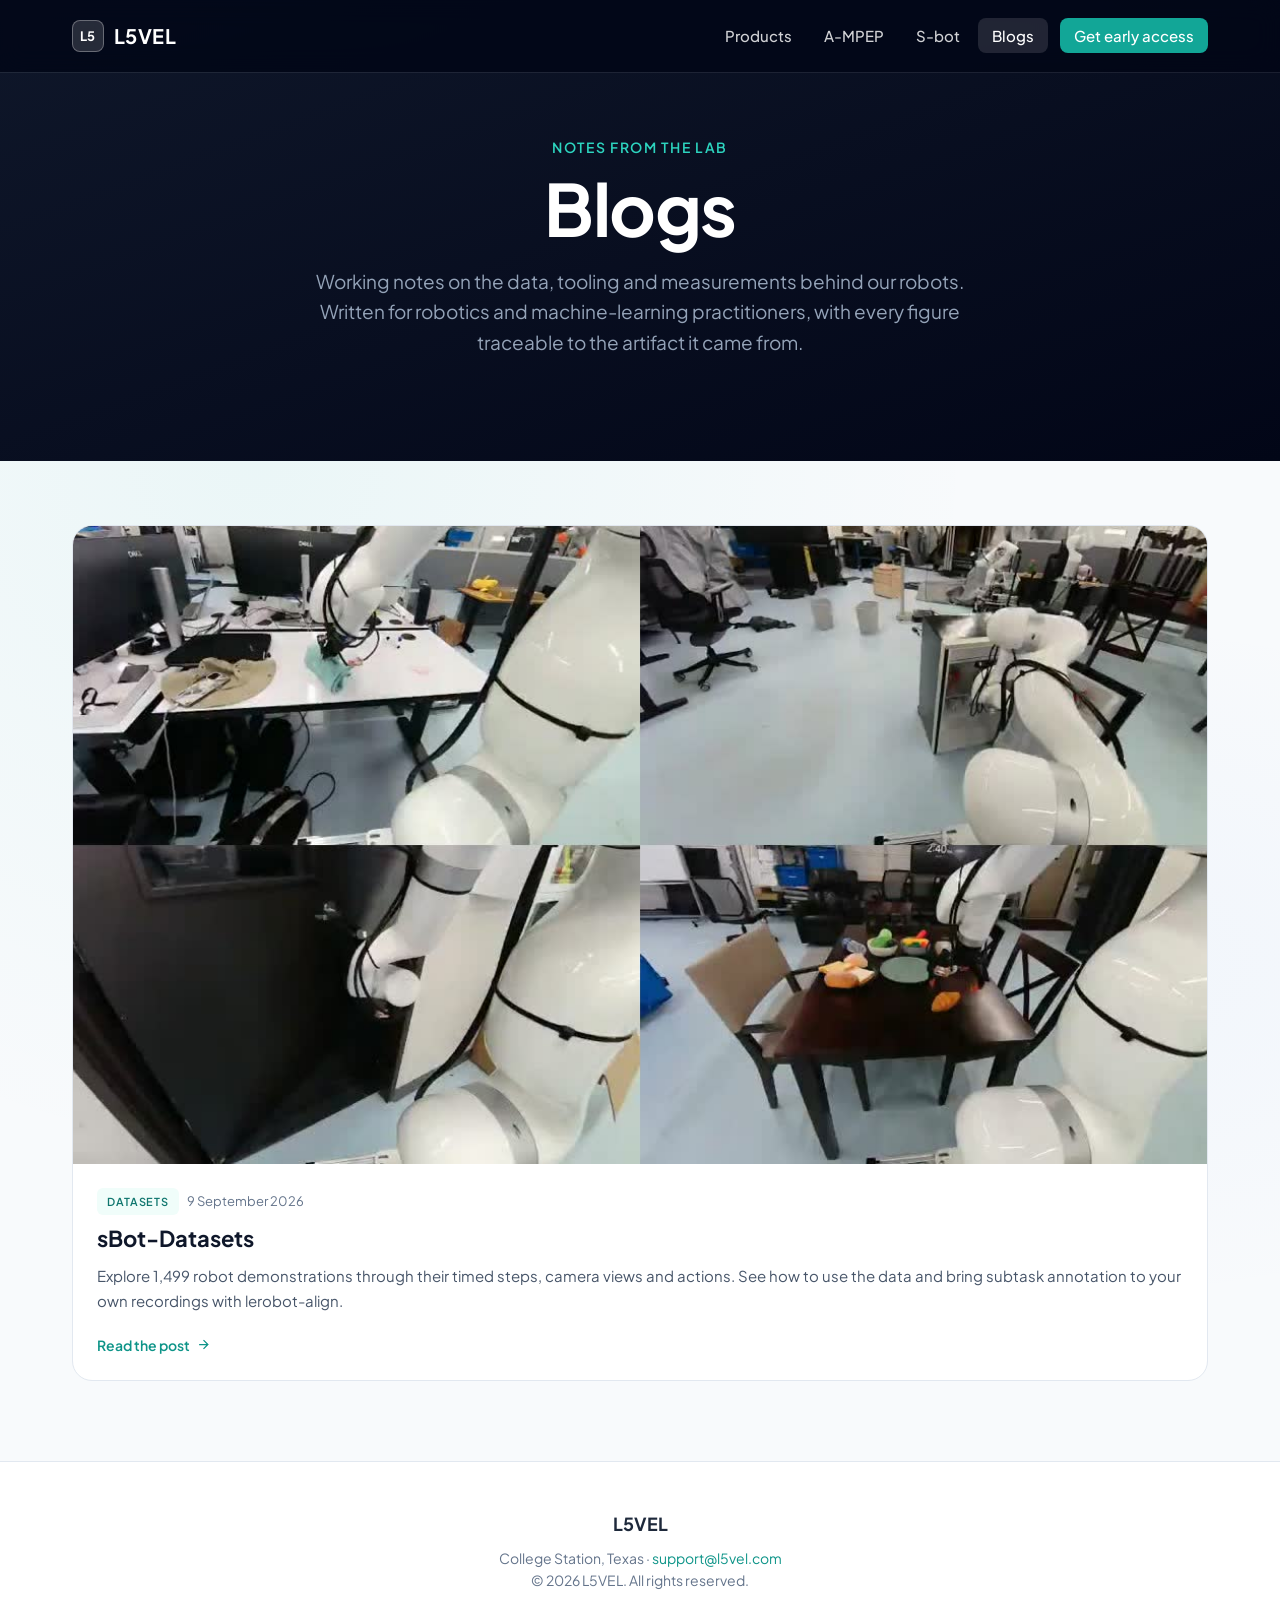
==== blog/index.html @ 417d36bb "Add sBot-Datasets blog with practical workflows and token comparison" ====
<!DOCTYPE html>
<html lang="en">
<head>
    <meta charset="UTF-8">
    <meta name="viewport" content="width=device-width, initial-scale=1.0">

    <title>Blogs &mdash; Notes from the lab | L5VEL</title>
    <meta name="description" content="Engineering notes from L5VEL on robot datasets, annotation tooling and autonomy — written for robotics and machine-learning practitioners.">
    <link rel="canonical" href="https://l5vel.com/blog/">
    <meta name="theme-color" content="#0f172a">

    <meta property="og:type" content="website">
    <meta property="og:url" content="https://l5vel.com/blog/">
    <meta property="og:title" content="Blogs &mdash; Notes from the lab | L5VEL">
    <meta property="og:description" content="Engineering notes from L5VEL on robot datasets, annotation tooling and autonomy.">
    <meta property="og:image" content="https://l5vel.com/assets/img/blog/sbot-datasets/card.jpg">
    <meta name="twitter:card" content="summary_large_image">
    <meta name="twitter:title" content="Blogs &mdash; Notes from the lab | L5VEL">
    <meta name="twitter:description" content="Engineering notes from L5VEL on robot datasets, annotation tooling and autonomy.">
    <meta name="twitter:image" content="https://l5vel.com/assets/img/blog/sbot-datasets/card.jpg">

    <link rel="icon" href="data:image/svg+xml,<svg xmlns='http://www.w3.org/2000/svg' viewBox='0 0 32 32'><rect width='32' height='32' rx='7' fill='%230f172a'/><text x='16' y='22' font-family='system-ui,sans-serif' font-size='15' font-weight='700' fill='%232dd4bf' text-anchor='middle'>L5</text></svg>">

    <link rel="preconnect" href="https://fonts.googleapis.com">
    <link rel="preconnect" href="https://fonts.gstatic.com" crossorigin>
    <link href="https://fonts.googleapis.com/css2?family=Plus+Jakarta+Sans:wght@400;500;600;700&display=swap" rel="stylesheet">
    <link rel="stylesheet" href="../assets/css/site.css">
</head>
<body>

    <a class="skip-link" href="#main">Skip to content</a>

    <header class="site-nav is-solid" id="siteNav">
        <div class="nav-inner">
            <a href="../index.html" class="logo">
                <span class="logo-mark" aria-hidden="true">L5</span>
                L5VEL
            </a>

            <nav aria-label="Main">
                <ul class="nav-links">
                    <li><a class="nav-link" href="../index.html#products">Products</a></li>
                    <li><a class="nav-link" href="../mpep/index.html">A-MPEP</a></li>
                    <li><a class="nav-link" href="../sbot/index.html">S-bot</a></li>
                    <li><a class="nav-link" href="index.html" aria-current="page">Blogs</a></li>
                    <li class="nav-cta-item"><a class="nav-link nav-cta" href="../index.html#contact">Get early access</a></li>
                </ul>
            </nav>
        </div>
    </header>

    <main id="main">

        <!-- ============ HERO ============ -->
        <section class="prod-hero">
            <div class="prod-hero-inner">
                <p class="prod-eyebrow">Notes from the lab</p>
                <h1 class="prod-title">Blogs</h1>
                <p class="prod-lede">
                    Working notes on the data, tooling and measurements behind our robots.
                    Written for robotics and machine-learning practitioners, with every figure
                    traceable to the artifact it came from.
                </p>
            </div>
        </section>

        <div class="page-content">
            <div class="bg-gradient"></div>
            <div class="content-inner">

                <!-- ============ POST LIST ============ -->
                <section class="blog-index">
                    <h2 class="visually-hidden">All posts</h2>

                    <ul class="post-list">
                        <li>
                            <article class="post-card">
                                <a class="post-media" href="sbot-datasets/index.html" tabindex="-1" aria-hidden="true">
                                    <img src="../assets/img/blog/sbot-datasets/card.jpg"
                                         alt="" width="1120" height="628" loading="lazy">
                                </a>
                                <div class="post-body">
                                    <p class="post-meta">
                                        <span class="post-topic">Datasets</span>
                                        <time datetime="2026-09-09">9 September 2026</time>
                                    </p>
                                    <h3 class="post-card-title">
                                        <a href="sbot-datasets/index.html">sBot-Datasets</a>
                                    </h3>
                                    <p class="post-excerpt">
                                        Explore 1,499 robot demonstrations through their timed steps,
                                        camera views and actions. See how to use the data and bring
                                        subtask annotation to your own recordings with lerobot-align.
                                    </p>
                                    <p class="post-more">
                                        Read the post
                                        <svg width="15" height="15" viewBox="0 0 24 24" fill="none" stroke="currentColor" stroke-width="2" aria-hidden="true">
                                            <path d="M5 12h14M12 5l7 7-7 7"/>
                                        </svg>
                                    </p>
                                </div>
                            </article>
                        </li>
                    </ul>
                </section>
            </div>
        </div>
    </main>

    <footer>
        <div class="footer-content">
            <p class="footer-brand">L5VEL</p>
            <p class="footer-text">
                College Station, Texas &middot;
                <a href="mailto:support@l5vel.com">support@l5vel.com</a>
            </p>
            <p class="footer-text">
                &copy; <span id="year">2026</span> L5VEL. All rights reserved.
            </p>
        </div>
    </footer>

    <script src="../assets/js/site.js" defer></script>
</body>
</html>
---- assets/css/site.css ----
/* ============================================================
   L5VEL — site styles
   Sections: tokens · base · nav · hero · verticals · progress
             · vision · philosophy · contact · footer · product pages
             · blog · animations · responsive
   ============================================================ */

/* ---- tokens ---- */
:root {
    --teal-50:  #f0fdfa;
    --teal-100: #ccfbf1;
    --teal-400: #2dd4bf;
    --teal-500: #14b8a6;
    --teal-600: #0d9488;
    --teal-700: #0f766e;
    --slate-50:  #f8fafc;
    --slate-100: #f1f5f9;
    --slate-200: #e2e8f0;
    --slate-400: #94a3b8;
    --slate-500: #64748b;
    --slate-600: #475569;
    --slate-700: #334155;
    --slate-800: #1e293b;
    --slate-900: #0f172a;
    --slate-950: #020617;
    --amber-500: #f59e0b;
    --amber-600: #d97706;
    --amber-700: #b45309;
    --blue-500:  #3b82f6;
    --violet-500: #8b5cf6;

    --container: 1200px;
    --radius-card: 16px;
    --nav-h: 4.5rem;
}

/* ---- base ---- */
*,
*::before,
*::after {
    margin: 0;
    padding: 0;
    box-sizing: border-box;
}

html {
    scroll-behavior: smooth;
    /* keep anchored sections clear of the fixed nav */
    scroll-padding-top: var(--nav-h);
}

body {
    font-family: 'Plus Jakarta Sans', system-ui, -apple-system, sans-serif;
    background-color: var(--slate-50);
    color: var(--slate-800);
    line-height: 1.6;
    -webkit-font-smoothing: antialiased;
}

img,
video {
    display: block;
    max-width: 100%;
}

:focus-visible {
    outline: 3px solid var(--teal-400);
    outline-offset: 3px;
    border-radius: 4px;
}

.skip-link {
    position: absolute;
    left: 50%;
    top: 0;
    transform: translate(-50%, -120%);
    z-index: 200;
    padding: 0.75rem 1.25rem;
    background: white;
    color: var(--slate-900);
    font-weight: 600;
    border-radius: 0 0 10px 10px;
    text-decoration: none;
    transition: transform 0.2s;
}

.skip-link:focus {
    transform: translate(-50%, 0);
}

.container {
    max-width: var(--container);
    margin: 0 auto;
}

/* ---- section furniture ---- */
.section-header {
    text-align: center;
    margin-bottom: 3rem;
}

.section-label {
    font-size: 0.875rem;
    font-weight: 600;
    color: var(--teal-600);
    text-transform: uppercase;
    letter-spacing: 0.05em;
    margin-bottom: 0.75rem;
}

.section-title {
    font-size: clamp(1.75rem, 4vw, 2.25rem);
    font-weight: 700;
    color: var(--slate-900);
    line-height: 1.2;
}

.section-subtitle {
    color: var(--slate-500);
    font-size: 1.0625rem;
    max-width: 560px;
    margin: 0.75rem auto 0;
}

/* ---- buttons ---- */
.btn {
    padding: 0.875rem 1.75rem;
    border-radius: 12px;
    font-weight: 600;
    font-size: 1rem;
    text-decoration: none;
    transition: transform 0.2s, box-shadow 0.2s, background 0.2s, border-color 0.2s;
    display: inline-flex;
    align-items: center;
    gap: 0.5rem;
}

.btn-primary {
    background: linear-gradient(135deg, var(--teal-500), var(--teal-600));
    color: white;
    box-shadow: 0 4px 14px rgba(20, 184, 166, 0.4);
}

.btn-primary:hover {
    transform: translateY(-2px);
    box-shadow: 0 6px 20px rgba(20, 184, 166, 0.5);
}

.btn-secondary {
    background: rgba(255, 255, 255, 0.1);
    color: white;
    border: 1px solid rgba(255, 255, 255, 0.25);
    backdrop-filter: blur(8px);
}

.btn-secondary:hover {
    background: rgba(255, 255, 255, 0.2);
    border-color: rgba(255, 255, 255, 0.4);
}

/* ============================================
   NAVIGATION — fixed, transparent over the hero,
   solid once the hero scrolls away
   ============================================ */
.site-nav {
    position: fixed;
    top: 0;
    left: 0;
    right: 0;
    z-index: 100;
    height: var(--nav-h);
    display: flex;
    align-items: center;
    transition: background 0.3s, box-shadow 0.3s;
}

.site-nav.is-scrolled {
    background: rgba(2, 6, 23, 0.85);
    backdrop-filter: blur(12px);
    box-shadow: 0 1px 0 rgba(255, 255, 255, 0.08);
}

.nav-inner {
    max-width: var(--container);
    margin: 0 auto;
    padding: 0 2rem;
    width: 100%;
    display: flex;
    justify-content: space-between;
    align-items: center;
    gap: 1rem;
}

.logo {
    font-weight: 700;
    font-size: 1.25rem;
    color: white;
    text-decoration: none;
    display: flex;
    align-items: center;
    gap: 0.625rem;
    letter-spacing: 0.02em;
}

.logo-mark {
    width: 32px;
    height: 32px;
    background: rgba(255, 255, 255, 0.15);
    backdrop-filter: blur(8px);
    border: 1px solid rgba(255, 255, 255, 0.3);
    border-radius: 8px;
    display: flex;
    align-items: center;
    justify-content: center;
    font-size: 0.8125rem;
    font-weight: 700;
    flex-shrink: 0;
}

.nav-links {
    display: flex;
    align-items: center;
    gap: 0.25rem;
    list-style: none;
}

.nav-link {
    color: rgba(255, 255, 255, 0.82);
    text-decoration: none;
    font-weight: 500;
    font-size: 0.9375rem;
    padding: 0.5rem 0.875rem;
    border-radius: 8px;
    transition: color 0.2s, background 0.2s;
    white-space: nowrap;
}

.nav-link:hover {
    color: white;
    background: rgba(255, 255, 255, 0.12);
}

.nav-link.nav-cta {
    background: rgba(20, 184, 166, 0.9);
    color: white;
    margin-left: 0.5rem;
}

.nav-link.nav-cta:hover {
    background: var(--teal-500);
}

/* ============================================
   HERO
   ============================================ */
.hero {
    position: relative;
    min-height: 100vh;
    min-height: 100svh;
    display: flex;
    align-items: center;
    justify-content: center;
    overflow: hidden;
    background: linear-gradient(135deg, var(--slate-900) 0%, var(--slate-800) 100%);
}

.hero-video {
    position: absolute;
    inset: 0;
    width: 100%;
    height: 100%;
    object-fit: cover;
    z-index: 0;
}

.hero-overlay {
    position: absolute;
    inset: 0;
    background: linear-gradient(
        to bottom,
        rgba(15, 23, 42, 0.55) 0%,
        rgba(15, 23, 42, 0.6) 50%,
        rgba(15, 23, 42, 0.85) 100%
    );
    z-index: 1;
}

.hero-content {
    position: relative;
    z-index: 2;
    text-align: center;
    padding: 2rem;
    max-width: 820px;
}

.hero-badge {
    display: inline-flex;
    align-items: center;
    gap: 0.5rem;
    padding: 0.5rem 1rem;
    background: rgba(20, 184, 166, 0.2);
    border: 1px solid rgba(20, 184, 166, 0.35);
    border-radius: 100px;
    margin-bottom: 1.5rem;
    color: var(--teal-100);
    font-size: 0.875rem;
    font-weight: 500;
    backdrop-filter: blur(8px);
    animation: fadeInUp 0.6s ease-out;
}

.hero h1 {
    font-size: clamp(2.25rem, 6vw, 4rem);
    font-weight: 700;
    color: white;
    line-height: 1.12;
    margin-bottom: 1.5rem;
    letter-spacing: -0.02em;
    animation: fadeInUp 0.6s ease-out 0.1s both;
}

.hero-description {
    font-size: clamp(1.0625rem, 2.5vw, 1.25rem);
    color: rgba(255, 255, 255, 0.82);
    max-width: 620px;
    margin: 0 auto 2rem;
    animation: fadeInUp 0.6s ease-out 0.2s both;
}

.hero-cta {
    display: flex;
    gap: 1rem;
    justify-content: center;
    flex-wrap: wrap;
    animation: fadeInUp 0.6s ease-out 0.3s both;
}

.scroll-indicator {
    position: absolute;
    bottom: 2rem;
    left: 0;
    right: 0;
    z-index: 2;
    display: flex;
    justify-content: center;
    animation: fadeInUp 0.6s ease-out 0.5s both;
}

.scroll-indicator a {
    display: flex;
    flex-direction: column;
    align-items: center;
    gap: 0.5rem;
    color: rgba(255, 255, 255, 0.6);
    text-decoration: none;
    font-size: 0.75rem;
    text-transform: uppercase;
    letter-spacing: 0.1em;
    transition: color 0.2s;
    text-align: center;
}

.scroll-indicator a:hover {
    color: rgba(255, 255, 255, 0.9);
}

.scroll-arrow {
    width: 24px;
    height: 24px;
    animation: bounce 2s infinite;
}

/* ============================================
   VERTICALS — what S-bots are for
   ============================================ */
.page-content {
    position: relative;
    background: var(--slate-50);
}

.bg-gradient {
    position: absolute;
    inset: 0;
    background:
        radial-gradient(ellipse at 20% 0%, rgba(20, 184, 166, 0.06) 0%, transparent 50%),
        radial-gradient(ellipse at 80% 50%, rgba(59, 130, 246, 0.04) 0%, transparent 50%);
    pointer-events: none;
}

.content-inner {
    position: relative;
    z-index: 1;
}

.verticals {
    padding: 5rem 2rem;
    max-width: var(--container);
    margin: 0 auto;
}

.verticals-grid {
    display: grid;
    grid-template-columns: repeat(auto-fit, minmax(300px, 1fr));
    gap: 1.5rem;
}

.vertical-card {
    background: white;
    border-radius: 20px;
    padding: 2rem;
    border: 1px solid var(--slate-200);
    transition: transform 0.3s ease, box-shadow 0.3s ease, border-color 0.3s ease;
    position: relative;
    overflow: hidden;
}

.vertical-card::before {
    content: '';
    position: absolute;
    top: 0;
    left: 0;
    right: 0;
    height: 4px;
    opacity: 0;
    transition: opacity 0.3s;
}

.vertical-card:hover {
    transform: translateY(-4px);
    box-shadow: 0 12px 40px rgba(0, 0, 0, 0.08);
    border-color: transparent;
}

.vertical-card:hover::before {
    opacity: 1;
}

.vertical-card.home::before       { background: linear-gradient(90deg, var(--teal-500), var(--teal-400)); }
.vertical-card.warehouse::before  { background: linear-gradient(90deg, var(--amber-500), #fbbf24); }
.vertical-card.industrial::before { background: linear-gradient(90deg, var(--blue-500), #60a5fa); }

.vertical-icon {
    width: 56px;
    height: 56px;
    border-radius: 14px;
    display: flex;
    align-items: center;
    justify-content: center;
    margin-bottom: 1.25rem;
}

.vertical-card.home .vertical-icon       { background: var(--teal-50); color: var(--teal-600); }
.vertical-card.warehouse .vertical-icon  { background: #fef3c7; color: var(--amber-600); }
.vertical-card.industrial .vertical-icon { background: #dbeafe; color: var(--blue-500); }

.vertical-icon svg {
    width: 28px;
    height: 28px;
}

.vertical-title {
    font-size: 1.25rem;
    font-weight: 700;
    color: var(--slate-900);
    margin-bottom: 0.75rem;
}

.vertical-description {
    color: var(--slate-600);
    font-size: 0.9375rem;
    line-height: 1.7;
    margin-bottom: 1.25rem;
}

.vertical-features {
    display: flex;
    flex-wrap: wrap;
    gap: 0.5rem;
}

.feature-tag {
    font-size: 0.75rem;
    font-weight: 500;
    padding: 0.375rem 0.75rem;
    border-radius: 100px;
    background: var(--slate-100);
    color: var(--slate-600);
}

/* ============================================
   PRODUCTS — overview of the two platforms
   ============================================ */
.products {
    padding: 5rem 2rem 1rem;
    max-width: var(--container);
    margin: 0 auto;
}

.products-grid {
    display: grid;
    grid-template-columns: repeat(auto-fit, minmax(320px, 1fr));
    gap: 1.5rem;
}

.product-card {
    background: white;
    border: 1px solid var(--slate-200);
    border-radius: 20px;
    overflow: hidden;
    display: flex;
    flex-direction: column;
    transition: transform 0.3s ease, box-shadow 0.3s ease;
}

.product-card:hover {
    transform: translateY(-4px);
    box-shadow: 0 12px 40px rgba(0, 0, 0, 0.08);
}

.product-media {
    display: block;
    aspect-ratio: 16 / 9;
    background: var(--slate-900);
}

.product-media img {
    width: 100%;
    height: 100%;
    object-fit: cover;
}

.product-body {
    padding: 1.5rem;
    display: flex;
    flex-direction: column;
    flex: 1;
}

.product-status {
    display: inline-block;
    align-self: flex-start;
    font-size: 0.6875rem;
    font-weight: 600;
    text-transform: uppercase;
    letter-spacing: 0.08em;
    padding: 0.3rem 0.625rem;
    border-radius: 6px;
    background: var(--slate-100);
    color: var(--slate-500);
    margin-bottom: 0.875rem;
}

.product-status--tested {
    background: var(--teal-50);
    color: var(--teal-700);
}

.product-name {
    font-size: 1.375rem;
    font-weight: 700;
    margin-bottom: 0.625rem;
}

.product-name a {
    color: var(--slate-900);
    text-decoration: none;
}

/* Let the whole card be the click target while keeping one real link. */
.product-name a::after {
    content: '';
    position: absolute;
    inset: 0;
}

.product-card {
    position: relative;
}

.product-name a:hover {
    color: var(--teal-700);
}

.product-text {
    color: var(--slate-600);
    font-size: 0.9375rem;
    line-height: 1.7;
    margin-bottom: 1.25rem;
}

.product-link {
    margin-top: auto;
    display: inline-flex;
    align-items: center;
    gap: 0.4rem;
    font-size: 0.875rem;
    font-weight: 600;
    color: var(--teal-600);
}

/* ============================================
   PROGRESS — real footage, shot vertically
   ============================================ */
.progress-section {
    padding: 5rem 2rem;
    background: linear-gradient(180deg, var(--slate-50) 0%, white 100%);
}

.progress-container {
    max-width: var(--container);
    margin: 0 auto;
}

.progress-header {
    margin-bottom: 1rem;
}

.progress-header .section-label {
    color: var(--violet-500);
}

.progress-subtitle {
    text-align: center;
    margin-bottom: 3rem;
}

.progress-tag {
    display: inline-flex;
    align-items: center;
    gap: 0.5rem;
    font-size: 0.8125rem;
    color: var(--slate-500);
    background: var(--slate-100);
    padding: 0.5rem 1rem;
    border-radius: 100px;
}

.progress-tag svg {
    width: 14px;
    height: 14px;
}

.progress-grid {
    display: grid;
    grid-template-columns: repeat(3, 1fr);
    gap: 1.5rem;
}

.video-card {
    background: white;
    border-radius: var(--radius-card);
    overflow: hidden;
    border: 1px solid var(--slate-200);
    transition: transform 0.3s ease, box-shadow 0.3s ease;
    display: flex;
    flex-direction: column;
}

.video-card:hover {
    transform: translateY(-3px);
    box-shadow: 0 8px 30px rgba(0, 0, 0, 0.08);
}

/* Footage is vertical (9:16). Match the source and letterbox anything
   that isn't, rather than cropping the subject out of frame. */
.video-thumbnail {
    position: relative;
    aspect-ratio: 9 / 16;
    background: var(--slate-900);
}

.video-thumbnail video {
    width: 100%;
    height: 100%;
    object-fit: contain;
}

.video-number {
    position: absolute;
    top: 12px;
    left: 12px;
    width: 28px;
    height: 28px;
    background: white;
    border-radius: 8px;
    display: flex;
    align-items: center;
    justify-content: center;
    font-weight: 700;
    font-size: 0.8125rem;
    color: var(--slate-700);
    box-shadow: 0 2px 8px rgba(0, 0, 0, 0.1);
    pointer-events: none;
}

.video-tags {
    position: absolute;
    top: 12px;
    right: 12px;
    display: flex;
    flex-wrap: wrap;
    justify-content: flex-end;
    gap: 6px;
    pointer-events: none;
}

.video-tag {
    font-size: 0.6875rem;
    font-weight: 600;
    padding: 0.25rem 0.625rem;
    border-radius: 6px;
    background: rgba(255, 255, 255, 0.95);
    box-shadow: 0 2px 8px rgba(0, 0, 0, 0.1);
}

.video-tag.home       { color: var(--teal-600); }
.video-tag.warehouse  { color: var(--amber-600); }
.video-tag.industrial { color: var(--blue-500); }
.video-tag.all        { color: var(--violet-500); }

.video-content {
    padding: 1.25rem 1.5rem 1.5rem;
}

.video-title {
    font-size: 1.0625rem;
    font-weight: 600;
    color: var(--slate-900);
    margin-bottom: 0.5rem;
}

.video-description {
    font-size: 0.875rem;
    color: var(--slate-500);
    line-height: 1.6;
}

/* ============================================
   VISION — Unreal renders (16:9), dark section
   ============================================ */
.vision-section {
    background: var(--slate-950);
    padding: 6rem 2rem;
    position: relative;
    overflow: hidden;
}

.vision-section::before {
    content: '';
    position: absolute;
    inset: 0;
    background:
        radial-gradient(ellipse at 30% 20%, rgba(20, 184, 166, 0.08) 0%, transparent 50%),
        radial-gradient(ellipse at 70% 80%, rgba(59, 130, 246, 0.06) 0%, transparent 50%);
    pointer-events: none;
}

.vision-container {
    max-width: var(--container);
    margin: 0 auto;
    position: relative;
    z-index: 1;
}

.vision-header {
    text-align: center;
    margin-bottom: 3.5rem;
}

.vision-header .section-label {
    color: var(--teal-400);
}

.vision-header .section-title {
    color: white;
}

.vision-header .section-subtitle {
    color: var(--slate-400);
}

/* 6 columns: the first two cards span 3 (half width),
   the remaining three span 2 (a third each). */
.vision-grid {
    display: grid;
    grid-template-columns: repeat(6, 1fr);
    gap: 1.25rem;
}

.vision-card {
    grid-column: span 2;
    position: relative;
    border-radius: var(--radius-card);
    overflow: hidden;
    background: var(--slate-900);
    border: 1px solid var(--slate-800);
    transition: transform 0.4s ease, box-shadow 0.4s ease, border-color 0.4s ease;
}

.vision-grid .vision-card:nth-child(1),
.vision-grid .vision-card:nth-child(2) {
    grid-column: span 3;
}

.vision-card:hover {
    border-color: var(--slate-700);
    transform: translateY(-4px);
    box-shadow: 0 20px 40px rgba(0, 0, 0, 0.4);
}

.vision-card-video {
    position: relative;
    aspect-ratio: 16 / 9;
    background: var(--slate-950);
}

.vision-card-video video {
    width: 100%;
    height: 100%;
    object-fit: cover;
}

.vision-badge {
    position: absolute;
    top: 12px;
    right: 12px;
    font-size: 0.6875rem;
    font-weight: 600;
    padding: 0.3rem 0.625rem;
    border-radius: 6px;
    background: rgba(0, 0, 0, 0.6);
    backdrop-filter: blur(8px);
    color: var(--teal-400);
    text-transform: uppercase;
    letter-spacing: 0.05em;
    pointer-events: none;
}

.vision-card-content {
    padding: 1.25rem 1.5rem;
}

.vision-card-title {
    font-size: 1rem;
    font-weight: 600;
    color: white;
    margin-bottom: 0.25rem;
}

.vision-card-desc {
    font-size: 0.8125rem;
    color: var(--slate-500);
}

.vision-footer {
    text-align: center;
    margin-top: 2.5rem;
    color: var(--slate-500);
    font-size: 0.875rem;
}

.vision-footer span {
    color: var(--slate-600);
}

/* ============================================
   PHILOSOPHY
   ============================================ */
.philosophy {
    padding: 5rem 2rem;
    max-width: 800px;
    margin: 0 auto;
    text-align: center;
}

.philosophy-quote {
    font-size: clamp(1.5rem, 4vw, 2rem);
    font-weight: 600;
    color: var(--slate-800);
    line-height: 1.4;
    margin-bottom: 1.5rem;
}

.philosophy-quote cite {
    font-style: normal;
}

.philosophy-description {
    color: var(--slate-500);
    font-size: 1.0625rem;
    max-width: 550px;
    margin: 0 auto;
}

/* ============================================
   CONTACT
   ============================================ */
.contact {
    padding: 4rem 2rem 5rem;
    text-align: center;
}

.contact-card {
    max-width: 640px;
    margin: 0 auto;
    background: linear-gradient(135deg, var(--slate-900), var(--slate-800));
    border-radius: 24px;
    padding: 3rem 2rem;
}

.contact-title {
    font-size: clamp(1.5rem, 3.5vw, 2rem);
    font-weight: 700;
    color: white;
    margin-bottom: 0.75rem;
}

.contact-text {
    color: var(--slate-400);
    margin-bottom: 2rem;
    font-size: 1rem;
}

/* ============================================
   FOOTER
   ============================================ */
footer {
    padding: 3rem 2rem;
    border-top: 1px solid var(--slate-200);
    text-align: center;
    background: white;
}

.footer-content {
    max-width: var(--container);
    margin: 0 auto;
}

.footer-brand {
    font-weight: 700;
    font-size: 1.125rem;
    color: var(--slate-800);
    margin-bottom: 0.5rem;
}

.footer-text {
    color: var(--slate-500);
    font-size: 0.875rem;
}

.footer-text a {
    color: var(--teal-600);
    text-decoration: none;
}

.footer-text a:hover {
    text-decoration: underline;
}

/* ============================================
   PRODUCT PAGES (A-MPEP)
   ============================================ */
.visually-hidden {
    position: absolute;
    width: 1px;
    height: 1px;
    padding: 0;
    overflow: hidden;
    clip: rect(0, 0, 0, 0);
    white-space: nowrap;
    border: 0;
}

/* Product pages have no video hero, so the nav needs a background from
   the first paint rather than waiting for the scroll observer. */
.site-nav.is-solid {
    background: rgba(2, 6, 23, 0.85);
    backdrop-filter: blur(12px);
    box-shadow: 0 1px 0 rgba(255, 255, 255, 0.08);
}

.nav-link[aria-current="page"] {
    color: white;
    background: rgba(255, 255, 255, 0.12);
}

.prod-hero {
    background: linear-gradient(160deg, var(--slate-900) 0%, var(--slate-950) 100%);
    padding: calc(var(--nav-h) + 4rem) 2rem 4rem;
}

.prod-hero-inner {
    max-width: 960px;
    margin: 0 auto;
    text-align: center;
}

.prod-eyebrow {
    font-size: 0.875rem;
    font-weight: 600;
    color: var(--teal-400);
    text-transform: uppercase;
    letter-spacing: 0.12em;
    margin-bottom: 0.75rem;
}

.prod-title {
    font-size: clamp(2.5rem, 7vw, 4.5rem);
    font-weight: 700;
    color: white;
    line-height: 1.05;
    letter-spacing: -0.02em;
    margin-bottom: 1.25rem;
}

.prod-lede {
    font-size: clamp(1rem, 2.2vw, 1.1875rem);
    color: var(--slate-400);
    max-width: 680px;
    margin: 0 auto 2.5rem;
}

.prod-hero-media {
    border-radius: var(--radius-card);
    overflow: hidden;
    border: 1px solid var(--slate-800);
    background: var(--slate-950);
    aspect-ratio: 16 / 9;
}

.prod-hero-media video,
.prod-hero-media img {
    width: 100%;
    height: 100%;
    object-fit: contain;
}

.prod-caption {
    margin-top: 0.875rem;
    font-size: 0.8125rem;
    color: var(--slate-500);
}

/* ---- proof / headline numbers ---- */
.proof {
    background: var(--slate-950);
    padding: 5rem 2rem;
    border-top: 1px solid var(--slate-800);
}

.proof-inner {
    max-width: var(--container);
    margin: 0 auto;
    text-align: center;
}

.proof-label {
    color: var(--teal-400);
}

.proof-title {
    color: white;
    margin-bottom: 1rem;
}

.proof-sub {
    color: var(--slate-400);
    max-width: 720px;
    margin: 0 auto 3rem;
    font-size: 1rem;
}

.stat-grid {
    display: grid;
    grid-template-columns: repeat(auto-fit, minmax(210px, 1fr));
    gap: 1.25rem;
    text-align: left;
}

.stat {
    background: var(--slate-900);
    border: 1px solid var(--slate-800);
    border-radius: var(--radius-card);
    padding: 1.5rem;
}

.stat-value {
    font-size: clamp(1.75rem, 4vw, 2.25rem);
    font-weight: 700;
    color: var(--teal-400);
    line-height: 1.1;
    margin-bottom: 0.5rem;
}

.stat-label {
    font-size: 0.875rem;
    color: var(--slate-400);
    line-height: 1.5;
}

.proof-source {
    margin-top: 2rem;
    font-size: 0.8125rem;
    color: var(--slate-600);
}

.proof-source cite {
    font-style: italic;
}

/* ---- demonstrated capability ---- */
.capability {
    padding: 5rem 2rem 2rem;
    max-width: var(--container);
    margin: 0 auto;
}

.cap-grid {
    display: grid;
    grid-template-columns: repeat(auto-fit, minmax(280px, 1fr));
    gap: 1.25rem;
}

.cap-card {
    background: white;
    border: 1px solid var(--slate-200);
    border-left: 3px solid var(--teal-500);
    border-radius: 12px;
    padding: 1.5rem;
}

.cap-title {
    font-size: 1.0625rem;
    font-weight: 700;
    color: var(--slate-900);
    margin-bottom: 0.5rem;
}

.cap-text {
    font-size: 0.9375rem;
    color: var(--slate-600);
    line-height: 1.65;
}

/* ---- product video grid (16:9, unlike the vertical S-bot clips) ---- */
.prod-videos {
    padding: 4rem 2rem;
    max-width: var(--container);
    margin: 0 auto;
}

.prod-video-grid {
    display: grid;
    grid-template-columns: repeat(auto-fit, minmax(320px, 1fr));
    gap: 1.5rem;
}

.prod-video-media {
    aspect-ratio: 16 / 9;
    background: var(--slate-900);
}

.prod-video-media video {
    width: 100%;
    height: 100%;
    object-fit: contain;
}

/* ---- applique ---- */
.applique {
    max-width: var(--container);
    margin: 0 auto;
    padding: 4rem 2rem;
    display: grid;
    grid-template-columns: 1fr 1fr;
    gap: 3rem;
    align-items: center;
}

.applique-media img {
    width: 100%;
    height: auto;
    border-radius: var(--radius-card);
    border: 1px solid var(--slate-200);
}

.applique-text {
    color: var(--slate-600);
    font-size: 0.9375rem;
    line-height: 1.7;
    margin-top: 1rem;
}

.applique-list {
    margin: 1.5rem 0 0 1.125rem;
    color: var(--slate-600);
    font-size: 0.9375rem;
    line-height: 1.7;
}

.applique-list li {
    margin-bottom: 0.5rem;
}

.applique-list li::marker {
    color: var(--teal-500);
}

/* ---- specifications ---- */
.specs {
    max-width: 860px;
    margin: 0 auto;
    padding: 4rem 2rem;
}

.spec-table-wrap {
    overflow-x: auto;
    border: 1px solid var(--slate-200);
    border-radius: var(--radius-card);
    background: white;
}

.spec-table {
    width: 100%;
    border-collapse: collapse;
    font-size: 0.9375rem;
}

.spec-table th,
.spec-table td {
    text-align: left;
    padding: 0.875rem 1.25rem;
    border-bottom: 1px solid var(--slate-100);
}

.spec-table tr:last-child th,
.spec-table tr:last-child td {
    border-bottom: 0;
}

.spec-table th {
    font-weight: 500;
    color: var(--slate-500);
    width: 55%;
}

.spec-table td {
    font-weight: 600;
    color: var(--slate-900);
}

.spec-note {
    margin-top: 1rem;
    font-size: 0.8125rem;
    color: var(--slate-500);
}

@media (max-width: 860px) {
    .applique {
        grid-template-columns: 1fr;
        gap: 2rem;
    }
}

@media (max-width: 640px) {
    .prod-hero,
    .proof {
        padding-left: 1.5rem;
        padding-right: 1.5rem;
    }

    .capability,
    .prod-videos,
    .applique,
    .specs {
        padding-left: 1.5rem;
        padding-right: 1.5rem;
    }

    .spec-table th {
        width: 50%;
    }
}

/* ============================================
   ANIMATIONS
   ============================================ */
@keyframes fadeInUp {
    from { opacity: 0; transform: translateY(20px); }
    to   { opacity: 1; transform: translateY(0); }
}

@keyframes bounce {
    0%, 20%, 50%, 80%, 100% { transform: translateY(0); }
    40% { transform: translateY(6px); }
    60% { transform: translateY(3px); }
}

/* ============================================
   RESPONSIVE
   ============================================ */
@media (max-width: 900px) {
    .vision-grid {
        grid-template-columns: repeat(2, 1fr);
    }

    .vision-card,
    .vision-grid .vision-card:nth-child(1),
    .vision-grid .vision-card:nth-child(2) {
        grid-column: span 1;
    }

    .progress-grid {
        grid-template-columns: repeat(2, 1fr);
    }
}

@media (max-width: 720px) {
    .nav-inner {
        padding: 0 1rem;
    }

    /* Section links collapse; the contact CTA stays reachable. */
    .nav-links li:not(.nav-cta-item) {
        display: none;
    }
}

@media (max-width: 640px) {
    .hero-content {
        padding: 1.5rem;
    }

    .hero-cta {
        flex-direction: column;
        align-items: center;
    }

    .hero-cta .btn {
        width: 100%;
        justify-content: center;
        max-width: 280px;
    }

    .vision-section {
        padding: 4rem 1.5rem;
    }

    .vision-grid,
    .progress-grid {
        grid-template-columns: 1fr;
    }

    .verticals,
    .progress-section,
    .philosophy,
    .contact {
        padding-left: 1.5rem;
        padding-right: 1.5rem;
    }

    /* A single full-width 9:16 card is taller than most phone
       viewports — cap it so the caption stays in view. */
    .video-thumbnail {
        aspect-ratio: auto;
        height: min(70vh, 460px);
    }
}

/* ============================================
   REDUCED MOTION
   ============================================ */
@media (prefers-reduced-motion: reduce) {
    html {
        scroll-behavior: auto;
    }

    *,
    *::before,
    *::after {
        animation-duration: 0.01ms !important;
        animation-iteration-count: 1 !important;
        transition-duration: 0.01ms !important;
    }

    .vertical-card:hover,
    .video-card:hover,
    .vision-card:hover,
    .post-card:hover,
    .product-card:hover,
    .btn-primary:hover {
        transform: none;
    }
}

/* ============================================
   BLOG — index listing and long-form articles
   ============================================ */

/* ---- listing ---- */
.blog-index {
    max-width: var(--container);
    margin: 0 auto;
    padding: 4rem 2rem 5rem;
}

.post-list {
    display: grid;
    grid-template-columns: repeat(auto-fit, minmax(320px, 1fr));
    gap: 1.5rem;
    list-style: none;
}

.post-card {
    position: relative;
    background: white;
    border: 1px solid var(--slate-200);
    border-radius: 20px;
    overflow: hidden;
    display: flex;
    flex-direction: column;
    transition: transform 0.3s ease, box-shadow 0.3s ease;
}

.post-card:hover {
    transform: translateY(-4px);
    box-shadow: 0 12px 40px rgba(0, 0, 0, 0.08);
}

.post-media {
    display: block;
    aspect-ratio: 16 / 9;
    background: var(--slate-900);
}

.post-media img {
    width: 100%;
    height: 100%;
    object-fit: cover;
}

.post-body {
    padding: 1.5rem;
    display: flex;
    flex-direction: column;
    flex: 1;
}

.post-meta {
    font-size: 0.8125rem;
    color: var(--slate-500);
    margin-bottom: 0.625rem;
    display: flex;
    flex-wrap: wrap;
    align-items: center;
    gap: 0.5rem;
}

.post-topic {
    font-size: 0.6875rem;
    font-weight: 600;
    text-transform: uppercase;
    letter-spacing: 0.08em;
    padding: 0.3rem 0.625rem;
    border-radius: 6px;
    background: var(--teal-50);
    color: var(--teal-700);
}

.post-card-title {
    font-size: 1.375rem;
    font-weight: 700;
    margin-bottom: 0.625rem;
    line-height: 1.25;
}

.post-card-title a {
    color: var(--slate-900);
    text-decoration: none;
}

/* One real link, whole card clickable — same trick as .product-card. */
.post-card-title a::after {
    content: '';
    position: absolute;
    inset: 0;
}

.post-card-title a:hover {
    color: var(--teal-700);
}

.post-excerpt {
    color: var(--slate-600);
    font-size: 0.9375rem;
    line-height: 1.7;
    margin-bottom: 1.25rem;
}

.post-more {
    margin-top: auto;
    display: inline-flex;
    align-items: center;
    gap: 0.4rem;
    font-size: 0.875rem;
    font-weight: 600;
    color: var(--teal-600);
}

.blog-empty {
    color: var(--slate-500);
    font-size: 0.9375rem;
}

/* ---- article ---- */
.post-hero .prod-lede {
    max-width: 720px;
}

.post-byline {
    margin-top: 1.75rem;
    font-size: 0.875rem;
    color: var(--slate-500);
}

.post-byline a {
    color: var(--teal-400);
}

.article {
    max-width: 780px;
    margin: 0 auto;
    padding: 3.5rem 2rem 2rem;
}

/* Full-bleed children (wide tables, figure grids) opt out of the prose column. */
.article-wide {
    max-width: var(--container);
    margin: 2.5rem auto;
    padding: 0 2rem;
}

.article h2 {
    font-size: clamp(1.5rem, 3.5vw, 1.875rem);
    font-weight: 700;
    color: var(--slate-900);
    line-height: 1.25;
    margin: 3rem 0 1rem;
    scroll-margin-top: calc(var(--nav-h) + 1rem);
}

.article h2:first-child {
    margin-top: 0;
}

.article h3 {
    font-size: 1.1875rem;
    font-weight: 700;
    color: var(--slate-900);
    margin: 2rem 0 0.625rem;
    scroll-margin-top: calc(var(--nav-h) + 1rem);
}

.article h4 {
    font-size: 1rem;
    font-weight: 700;
    color: var(--slate-800);
    margin: 1.5rem 0 0.5rem;
}

.article p,
.article li {
    color: var(--slate-700);
    font-size: 1.0625rem;
    line-height: 1.75;
}

.article p {
    margin-bottom: 1.125rem;
}

.article ul,
.article ol {
    margin: 0 0 1.25rem 1.25rem;
}

.article li {
    margin-bottom: 0.5rem;
}

.article li::marker {
    color: var(--teal-500);
}

.article a {
    color: var(--teal-700);
    text-decoration: underline;
    text-underline-offset: 2px;
    text-decoration-thickness: 1px;
}

.article a:hover {
    text-decoration-thickness: 2px;
}

.article strong {
    color: var(--slate-900);
    font-weight: 600;
}

.article code {
    font-family: ui-monospace, SFMono-Regular, "SF Mono", Menlo, Consolas, monospace;
    font-size: 0.875em;
    background: var(--slate-100);
    color: var(--slate-800);
    padding: 0.15em 0.4em;
    border-radius: 5px;
    overflow-wrap: break-word;
}

.article pre {
    background: var(--slate-900);
    color: var(--slate-100);
    border-radius: 12px;
    padding: 1.125rem 1.25rem;
    overflow-x: auto;
    margin-bottom: 1.25rem;
    font-size: 0.8125rem;
    line-height: 1.65;
    -webkit-overflow-scrolling: touch;
}

.article pre code {
    background: none;
    color: inherit;
    padding: 0;
    font-size: inherit;
    white-space: pre;
}

.article blockquote {
    border-left: 3px solid var(--teal-500);
    padding-left: 1.125rem;
    margin: 0 0 1.25rem;
    color: var(--slate-600);
}

/* ---- lede paragraph and section eyebrows ---- */
.article-lede {
    font-size: 1.1875rem !important;
    color: var(--slate-600) !important;
    line-height: 1.7 !important;
}

/* ---- table of contents ---- */
.toc {
    background: white;
    border: 1px solid var(--slate-200);
    border-radius: var(--radius-card);
    padding: 1.25rem 1.5rem;
    margin-bottom: 2.5rem;
}

.toc-title {
    font-size: 0.75rem;
    font-weight: 600;
    text-transform: uppercase;
    letter-spacing: 0.08em;
    color: var(--slate-500);
    margin-bottom: 0.75rem;
}

.toc ol {
    margin: 0 0 0 1.125rem;
}

.toc li {
    font-size: 0.9375rem;
    margin-bottom: 0.3rem;
}

/* ---- callout ---- */
.callout {
    background: var(--teal-50);
    border: 1px solid var(--teal-100);
    border-left: 3px solid var(--teal-500);
    border-radius: 12px;
    padding: 1.125rem 1.25rem;
    margin: 1.75rem 0;
}

.callout p:last-child {
    margin-bottom: 0;
}

.callout-title {
    font-size: 0.75rem;
    font-weight: 700;
    text-transform: uppercase;
    letter-spacing: 0.08em;
    color: var(--teal-700);
    margin-bottom: 0.5rem;
}

.callout--warn {
    background: #fffbeb;
    border-color: #fde68a;
    border-left-color: var(--amber-500);
}

.callout--warn .callout-title {
    color: var(--amber-700);
}

/* ---- figures ---- */
.figure {
    margin: 2.5rem 0;
}

.figure-frame {
    border: 1px solid var(--slate-200);
    border-radius: var(--radius-card);
    background: white;
    padding: 1.25rem;
    overflow-x: auto;
}

.figure-frame:focus-visible,
.data-table-wrap:focus-visible {
    outline: 3px solid var(--teal-500);
    outline-offset: 3px;
}

/* Charts stay legible by scrolling inside their frame rather than shrinking
   their type into illegibility on a phone. */
.figure-frame svg {
    display: block;
    width: 100%;
    height: auto;
    min-width: 700px;
}

.figure figcaption {
    margin-top: 0.875rem;
    font-size: 0.875rem;
    line-height: 1.65;
    color: var(--slate-500);
}

.figure figcaption b {
    color: var(--slate-700);
    font-weight: 600;
}

.figure-source {
    display: block;
    margin-top: 0.35rem;
    font-size: 0.8125rem;
    color: var(--slate-500);
}

/* frame grids: one <img> per tile keeps alt text per image */
.frame-grid {
    display: grid;
    gap: 0.75rem;
    grid-template-columns: repeat(auto-fit, minmax(210px, 1fr));
    list-style: none;
    margin: 0;
}

.frame-grid.is-triptych {
    grid-template-columns: repeat(auto-fit, minmax(190px, 1fr));
}

.frame-grid li {
    margin: 0;
    font-size: inherit;
}

.frame-tile {
    border: 1px solid var(--slate-200);
    border-radius: 12px;
    overflow: hidden;
    background: var(--slate-900);
}

.frame-tile img {
    width: 100%;
    height: auto;
    aspect-ratio: 4 / 3;
    object-fit: cover;
}

.frame-label {
    font-size: 0.8125rem !important;
    line-height: 1.45 !important;
    color: var(--slate-600) !important;
    margin: 0.5rem 0 0 !important;
}

.frame-label b {
    color: var(--slate-800);
    font-weight: 600;
    display: block;
}

/* video figures reuse the 4:3 shape of the source cameras */
.clip-grid {
    display: grid;
    gap: 1.25rem;
    grid-template-columns: repeat(auto-fit, minmax(280px, 1fr));
    list-style: none;
    margin: 0;
}

.clip-grid li {
    margin: 0;
}

.clip-media {
    aspect-ratio: 4 / 3;
    background: var(--slate-900);
    border: 1px solid var(--slate-200);
    border-radius: 12px;
    overflow: hidden;
}

.clip-media video {
    width: 100%;
    height: 100%;
    object-fit: contain;
}

/* ---- data tables ---- */
.data-table-wrap {
    overflow-x: auto;
    border: 1px solid var(--slate-200);
    border-radius: var(--radius-card);
    background: white;
    -webkit-overflow-scrolling: touch;
}

.data-table {
    width: 100%;
    border-collapse: collapse;
    font-size: 0.875rem;
    min-width: 720px;
}

.data-table caption {
    text-align: left;
    padding: 1rem 1.25rem 0;
    font-size: 0.875rem;
    color: var(--slate-500);
    line-height: 1.6;
}

.data-table th,
.data-table td {
    text-align: left;
    padding: 0.75rem 1rem;
    border-bottom: 1px solid var(--slate-100);
    vertical-align: top;
}

.data-table thead th {
    font-size: 0.75rem;
    font-weight: 600;
    text-transform: uppercase;
    letter-spacing: 0.04em;
    color: var(--slate-500);
    border-bottom: 1px solid var(--slate-200);
    white-space: nowrap;
}

.data-table tbody th {
    font-weight: 600;
    color: var(--slate-900);
}

.data-table tbody th a {
    color: var(--slate-900);
    text-decoration: none;
}

.data-table tbody th a:hover {
    color: var(--teal-700);
    text-decoration: underline;
}

.data-table td {
    color: var(--slate-600);
}

.data-table .num {
    text-align: right;
    font-variant-numeric: tabular-nums;
    white-space: nowrap;
}

.data-table tbody tr:last-child th,
.data-table tbody tr:last-child td {
    border-bottom: 0;
}

.data-table tbody tr.is-highlight {
    background: var(--teal-50);
}

.data-table .code {
    font-family: ui-monospace, SFMono-Regular, "SF Mono", Menlo, Consolas, monospace;
    font-size: 0.8125rem;
}

.table-note {
    margin-top: 0.875rem;
    font-size: 0.8125rem;
    line-height: 1.65;
    color: var(--slate-500);
}

/* ---- dataset detail cards ---- */
.ds-grid {
    display: grid;
    grid-template-columns: repeat(auto-fit, minmax(300px, 1fr));
    gap: 1.25rem;
    list-style: none;
    margin: 2rem 0 0;
}

.ds-grid li {
    margin: 0;
}

.ds-card {
    height: 100%;
    background: white;
    border: 1px solid var(--slate-200);
    border-left: 3px solid var(--teal-500);
    border-radius: 12px;
    padding: 1.25rem 1.375rem;
}

.ds-thumb {
    margin: -0.25rem 0 1rem;
    border-radius: 10px;
}

.ds-thumb img {
    aspect-ratio: 16 / 9;
}

.ds-card h3 {
    margin: 0 0 0.25rem;
    font-size: 1rem;
    line-height: 1.35;
}

.ds-card h3 a {
    font-family: ui-monospace, SFMono-Regular, "SF Mono", Menlo, Consolas, monospace;
    font-size: 0.875rem;
    color: var(--slate-900);
    text-decoration: none;
    overflow-wrap: anywhere;
}

.ds-card h3 a:hover {
    color: var(--teal-700);
    text-decoration: underline;
}

.ds-task {
    font-size: 0.875rem !important;
    color: var(--slate-500) !important;
    font-style: italic;
    margin-bottom: 0.625rem !important;
}

.ds-card p:last-child {
    margin-bottom: 0;
}

.ds-card p {
    font-size: 0.9375rem !important;
    line-height: 1.65 !important;
}

.ds-stats {
    display: flex;
    flex-wrap: wrap;
    gap: 0.375rem;
    margin-bottom: 0.75rem;
}

.ds-stat {
    font-size: 0.6875rem;
    font-weight: 600;
    padding: 0.25rem 0.5rem;
    border-radius: 6px;
    background: var(--slate-100);
    color: var(--slate-600);
    font-variant-numeric: tabular-nums;
}

/* ---- key-figure strip inside an article ---- */
.article .stat-grid {
    text-align: left;
    margin: 2rem 0;
}

.article .stat {
    background: white;
    border-color: var(--slate-200);
}

.article .stat-value {
    color: var(--teal-700);
}

.article .stat-label {
    color: var(--slate-500);
}

/* ---- evidence tags: what is measured vs what is not ---- */
.tag {
    display: inline-block;
    font-size: 0.6875rem;
    font-weight: 700;
    text-transform: uppercase;
    letter-spacing: 0.06em;
    padding: 0.2rem 0.45rem;
    border-radius: 5px;
    vertical-align: 0.1em;
    white-space: nowrap;
}

.tag--measured  { background: var(--teal-50);  color: var(--teal-700); }
.tag--derived   { background: #dbeafe;         color: #1d4ed8; }
.tag--absent    { background: var(--slate-100); color: var(--slate-600); }

@media (max-width: 640px) {
    .blog-index,
    .article {
        padding-left: 1.5rem;
        padding-right: 1.5rem;
    }

    .article-wide {
        padding-left: 1.5rem;
        padding-right: 1.5rem;
    }

    .figure-frame {
        padding: 0.75rem;
    }
}
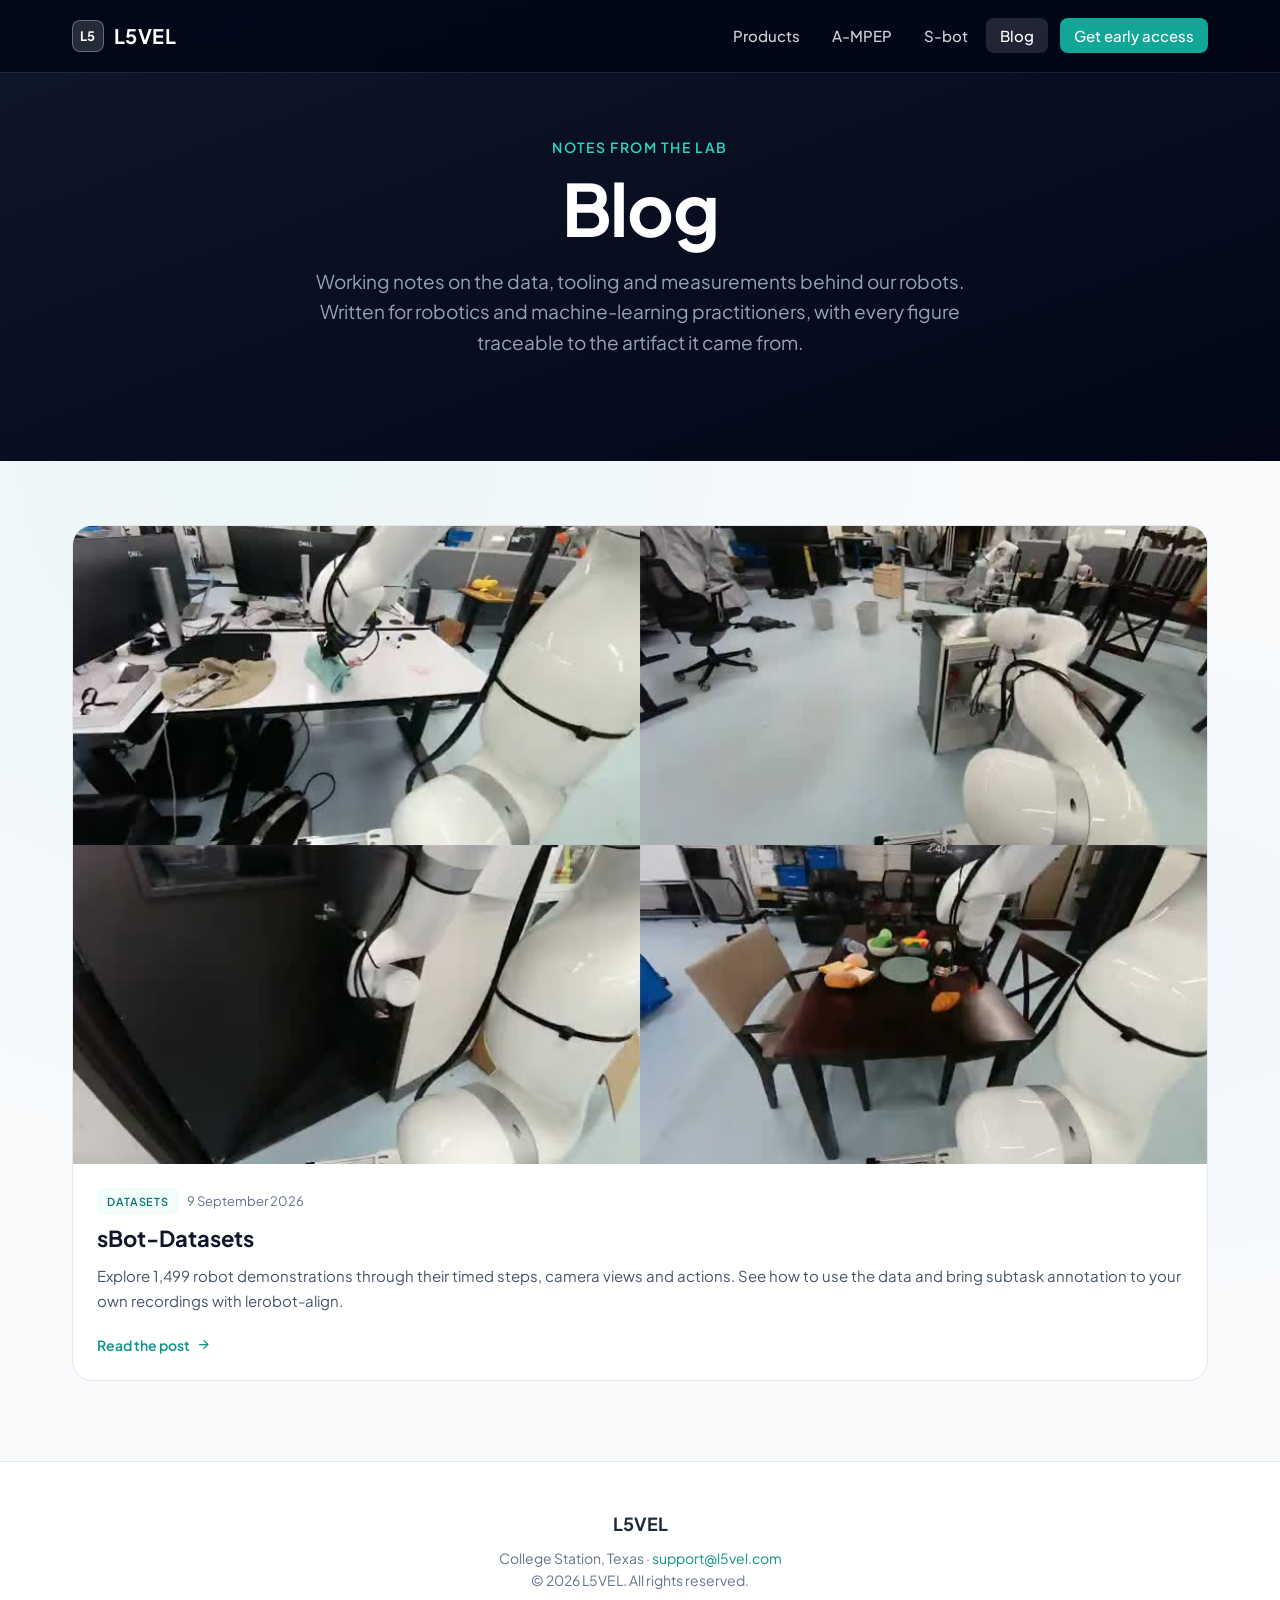
==== commit 06df7090: "Update index.html" ====
--- a/blog/index.html
+++ b/blog/index.html
@@ -4,7 +4,7 @@
     <meta charset="UTF-8">
     <meta name="viewport" content="width=device-width, initial-scale=1.0">
 
-    <title>Blogs &mdash; Notes from the lab | L5VEL</title>
+    <title>Blog &mdash; Notes from the lab | L5VEL</title>
     <meta name="description" content="Engineering notes from L5VEL on robot datasets, annotation tooling and autonomy — written for robotics and machine-learning practitioners.">
     <link rel="canonical" href="https://l5vel.com/blog/">
     <meta name="theme-color" content="#0f172a">
@@ -42,7 +42,7 @@
                     <li><a class="nav-link" href="../index.html#products">Products</a></li>
                     <li><a class="nav-link" href="../mpep/index.html">A-MPEP</a></li>
                     <li><a class="nav-link" href="../sbot/index.html">S-bot</a></li>
-                    <li><a class="nav-link" href="index.html" aria-current="page">Blogs</a></li>
+                    <li><a class="nav-link" href="index.html" aria-current="page">Blog</a></li>
                     <li class="nav-cta-item"><a class="nav-link nav-cta" href="../index.html#contact">Get early access</a></li>
                 </ul>
             </nav>
@@ -55,7 +55,7 @@
         <section class="prod-hero">
             <div class="prod-hero-inner">
                 <p class="prod-eyebrow">Notes from the lab</p>
-                <h1 class="prod-title">Blogs</h1>
+                <h1 class="prod-title">Blog</h1>
                 <p class="prod-lede">
                     Working notes on the data, tooling and measurements behind our robots.
                     Written for robotics and machine-learning practitioners, with every figure
--- a/assets/css/site.css
+++ b/assets/css/site.css
@@ -250,6 +250,19 @@
     background: var(--teal-500);
 }
 
+.nav-toggle {
+    display: none;
+    min-height: 44px;
+    padding: 0.5rem 0.875rem;
+    border: 1px solid rgba(255, 255, 255, 0.3);
+    border-radius: 8px;
+    background: rgba(255, 255, 255, 0.1);
+    color: white;
+    font: inherit;
+    font-weight: 600;
+    cursor: pointer;
+}
+
 /* ============================================
    HERO
    ============================================ */
@@ -289,7 +302,8 @@
     position: relative;
     z-index: 2;
     text-align: center;
-    padding: 2rem;
+    padding: calc(var(--nav-h) + 2rem) 2rem 8rem;
+    width: 100%;
     max-width: 820px;
 }
 
@@ -498,7 +512,7 @@
 
 .products-grid {
     display: grid;
-    grid-template-columns: repeat(auto-fit, minmax(320px, 1fr));
+    grid-template-columns: repeat(auto-fit, minmax(min(320px, 100%), 1fr));
     gap: 1.5rem;
 }
 
@@ -1316,19 +1330,82 @@
 }
 
 @media (max-width: 720px) {
+    /* Without JavaScript, keep every link visible in a wrapping header. */
+    .site-nav {
+        position: sticky;
+        height: auto;
+        min-height: var(--nav-h);
+        background: var(--slate-950);
+    }
+
     .nav-inner {
+        padding: 1rem;
+        flex-wrap: wrap;
+        gap: 0.75rem;
+    }
+
+    .nav-inner nav {
+        flex-basis: 100%;
+    }
+
+    .nav-links {
+        flex-wrap: wrap;
+        gap: 0.5rem;
+    }
+
+    .nav-link {
+        display: block;
+        min-height: 44px;
+    }
+
+    .nav-link.nav-cta {
+        margin-left: 0;
+    }
+
+    /* The shared script adds an accessible menu on every page. */
+    .site-nav.has-mobile-menu {
+        position: fixed;
+        height: var(--nav-h);
+    }
+
+    .has-mobile-menu .nav-inner {
         padding: 0 1rem;
-    }
-
-    /* Section links collapse; the contact CTA stays reachable. */
-    .nav-links li:not(.nav-cta-item) {
+        flex-wrap: nowrap;
+    }
+
+    .has-mobile-menu .nav-toggle {
+        display: inline-flex;
+        align-items: center;
+        justify-content: center;
+    }
+
+    .has-mobile-menu .nav-inner nav {
         display: none;
+        position: absolute;
+        top: 100%;
+        left: 0;
+        right: 0;
+        padding: 0.75rem 1rem;
+        max-height: calc(100vh - var(--nav-h));
+        max-height: calc(100svh - var(--nav-h));
+        overflow-y: auto;
+        background: var(--slate-950);
+        border-bottom: 1px solid rgba(255, 255, 255, 0.12);
+    }
+
+    .has-mobile-menu.is-menu-open .nav-inner nav {
+        display: block;
+    }
+
+    .has-mobile-menu .nav-links {
+        flex-direction: column;
+        align-items: stretch;
     }
 }
 
 @media (max-width: 640px) {
     .hero-content {
-        padding: 1.5rem;
+        padding: calc(var(--nav-h) + 1.5rem) 1.5rem 8rem;
     }
 
     .hero-cta {
@@ -1917,6 +1994,72 @@
     font-size: 0.8125rem;
     line-height: 1.65;
     color: var(--slate-500);
+}
+
+/* ---- reference guides and expandable detail ---- */
+.reference-guide [id] {
+    scroll-margin-top: calc(var(--nav-h) + 1rem);
+}
+
+.reference-details {
+    margin: 1.25rem 0;
+    padding: 1rem 1.125rem;
+    border: 1px solid var(--slate-200);
+    border-radius: 12px;
+    background: white;
+    scroll-margin-top: calc(var(--nav-h) + 1rem);
+}
+
+.reference-details > summary {
+    cursor: pointer;
+    color: var(--slate-900);
+    font-weight: 600;
+    line-height: 1.5;
+}
+
+.reference-details > summary::marker {
+    color: var(--teal-700);
+}
+
+.reference-details > summary:focus-visible {
+    outline: 3px solid var(--teal-500);
+    outline-offset: 5px;
+    border-radius: 3px;
+}
+
+.reference-details[open] > summary {
+    margin-bottom: 1rem;
+}
+
+.reference-details > :last-child {
+    margin-bottom: 0;
+}
+
+.reference-guide .data-table-wrap {
+    margin-bottom: 1.125rem;
+}
+
+.data-table.reference-table {
+    min-width: 0;
+}
+
+.reference-table th,
+.reference-table td {
+    white-space: normal;
+    overflow-wrap: anywhere;
+}
+
+.reference-table code {
+    overflow-wrap: anywhere;
+}
+
+.reference-guide .toc {
+    margin-top: 1rem;
+}
+
+.reference-guide .toc p:last-child {
+    margin: 1rem 0 0;
+    font-size: 0.9375rem;
 }
 
 /* ---- dataset detail cards ---- */
